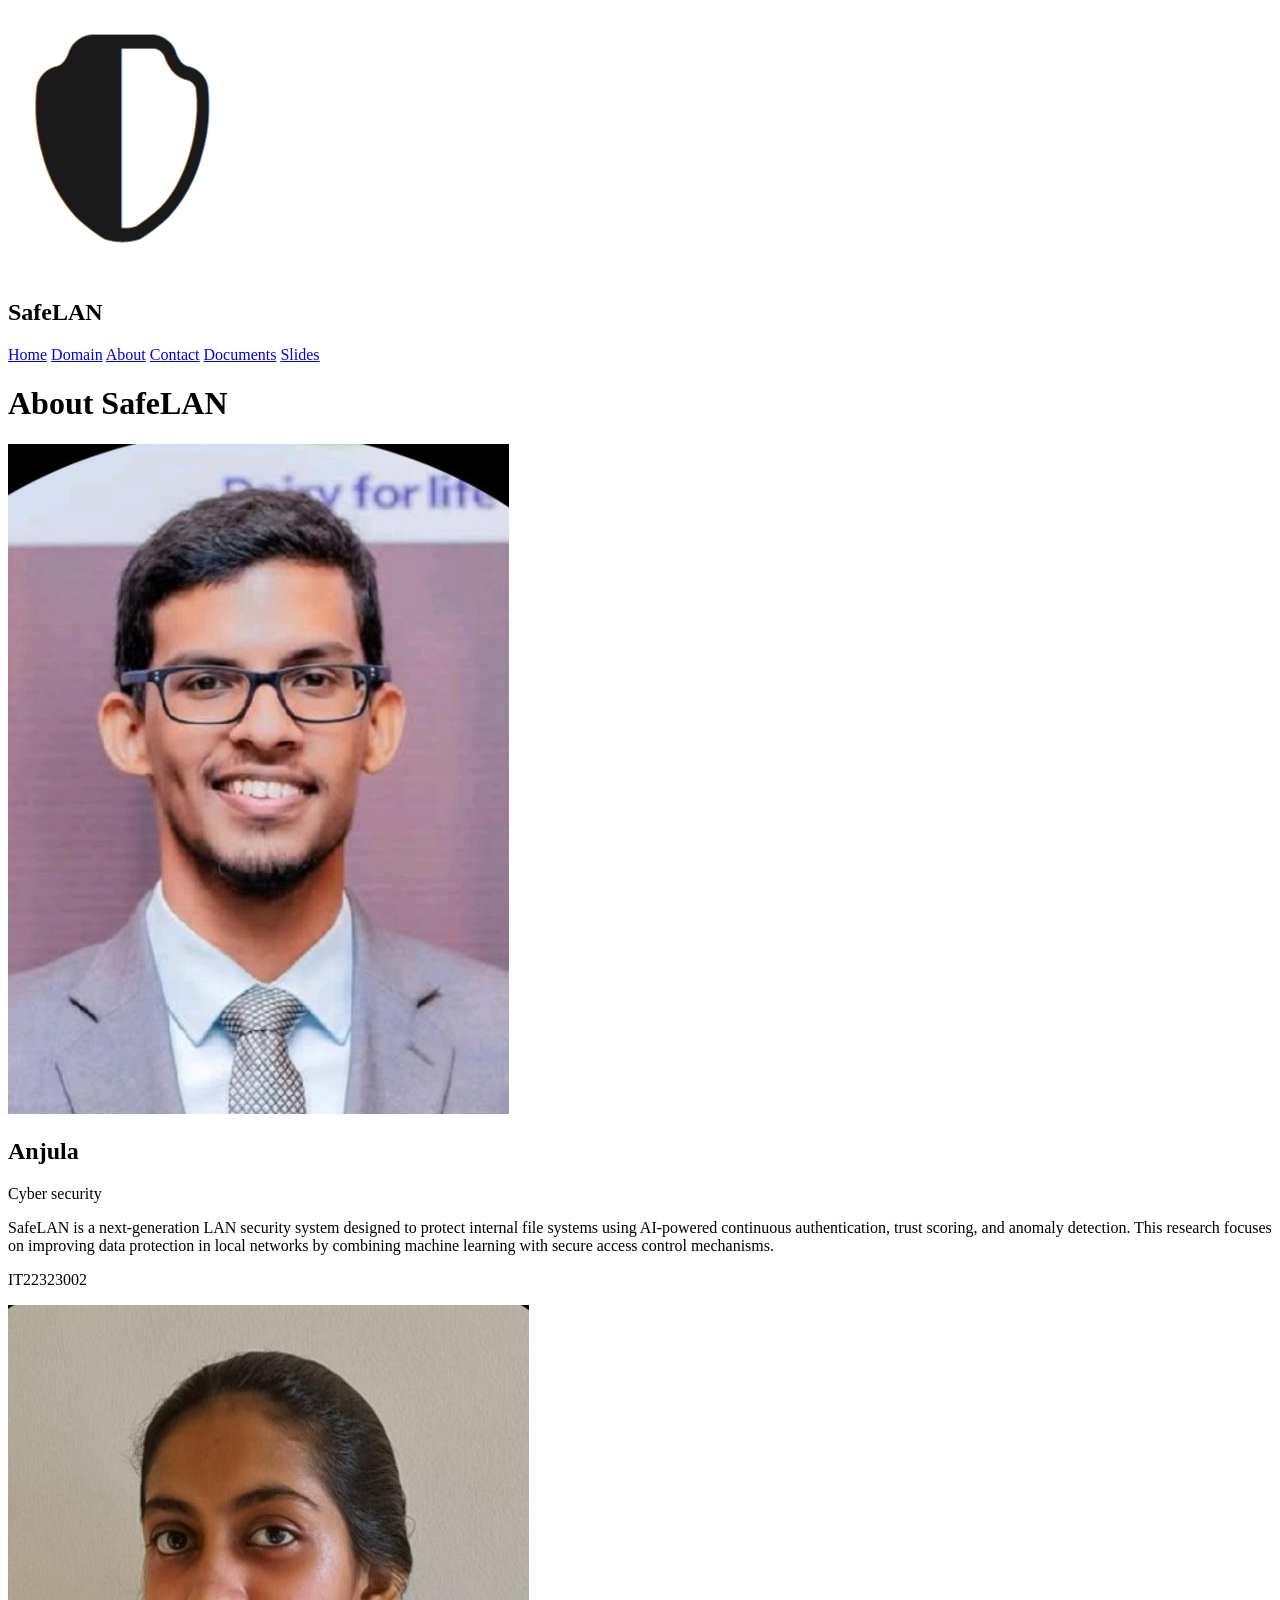
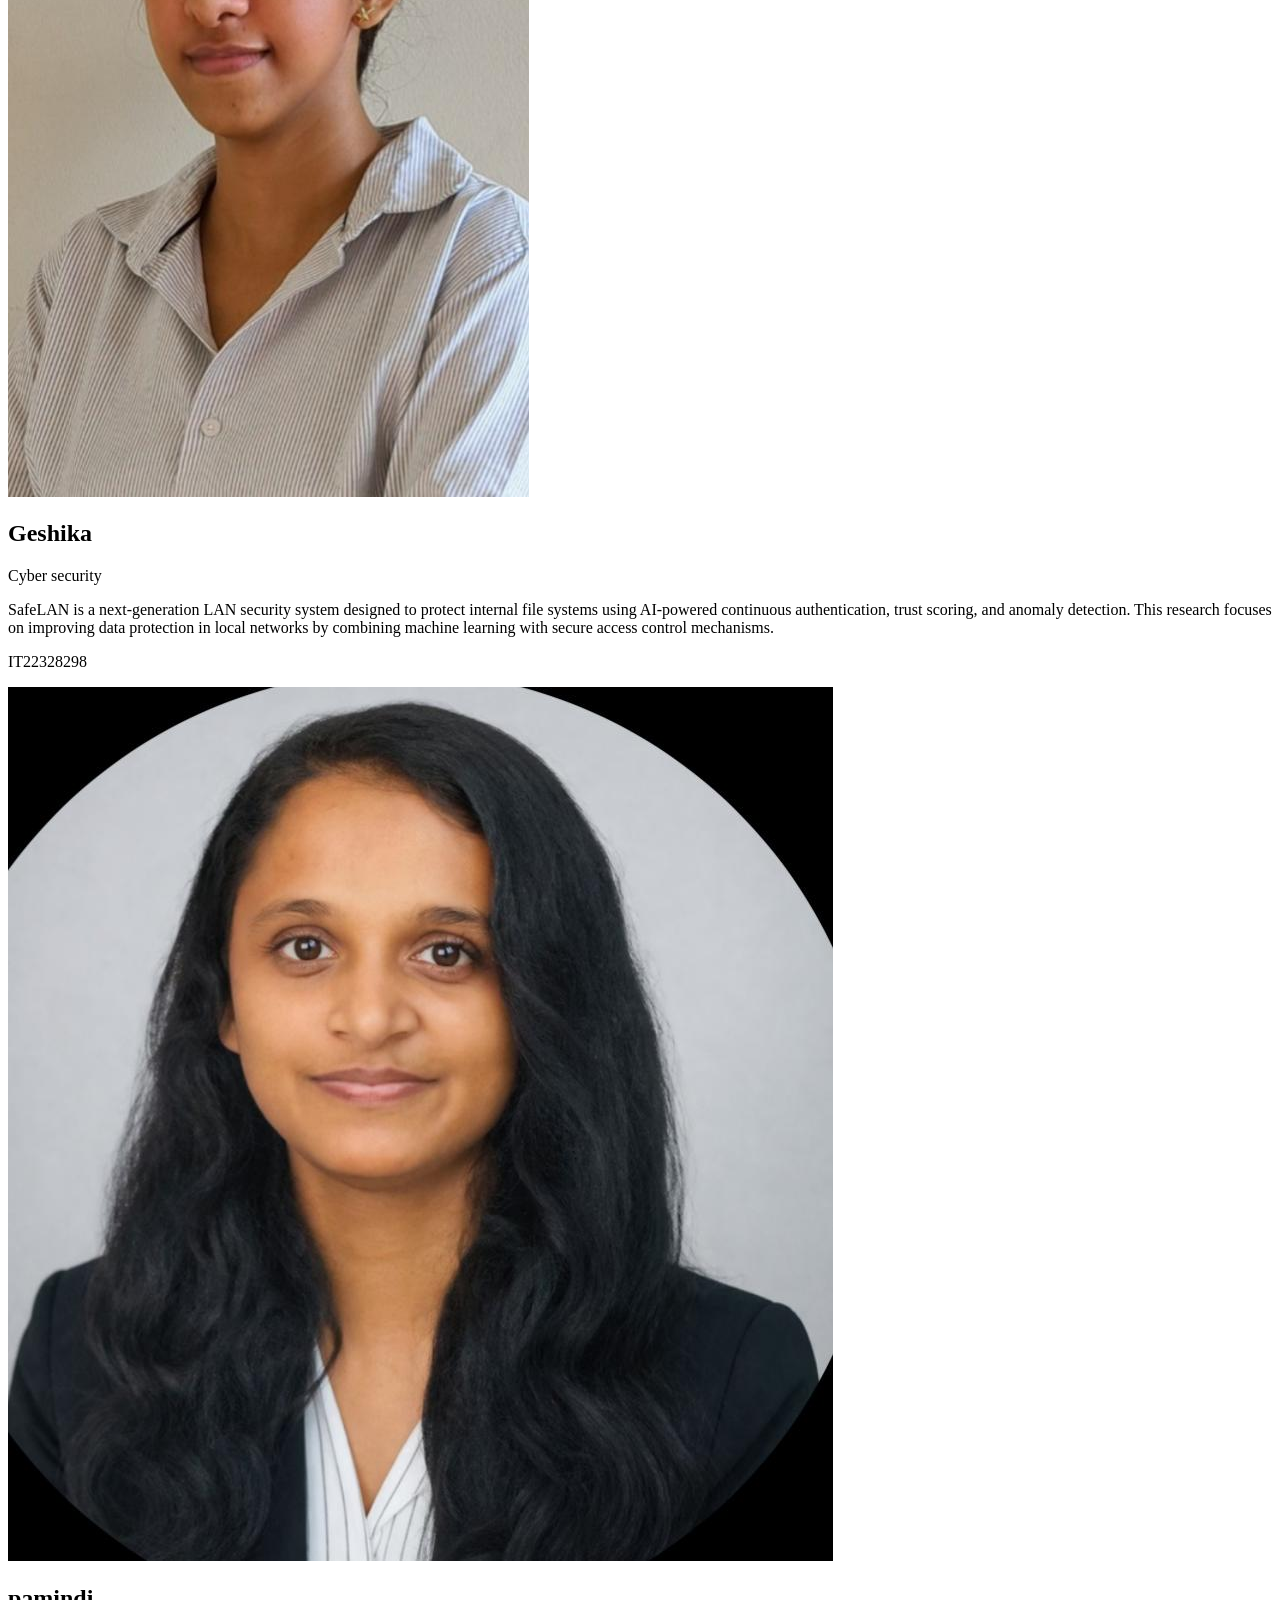
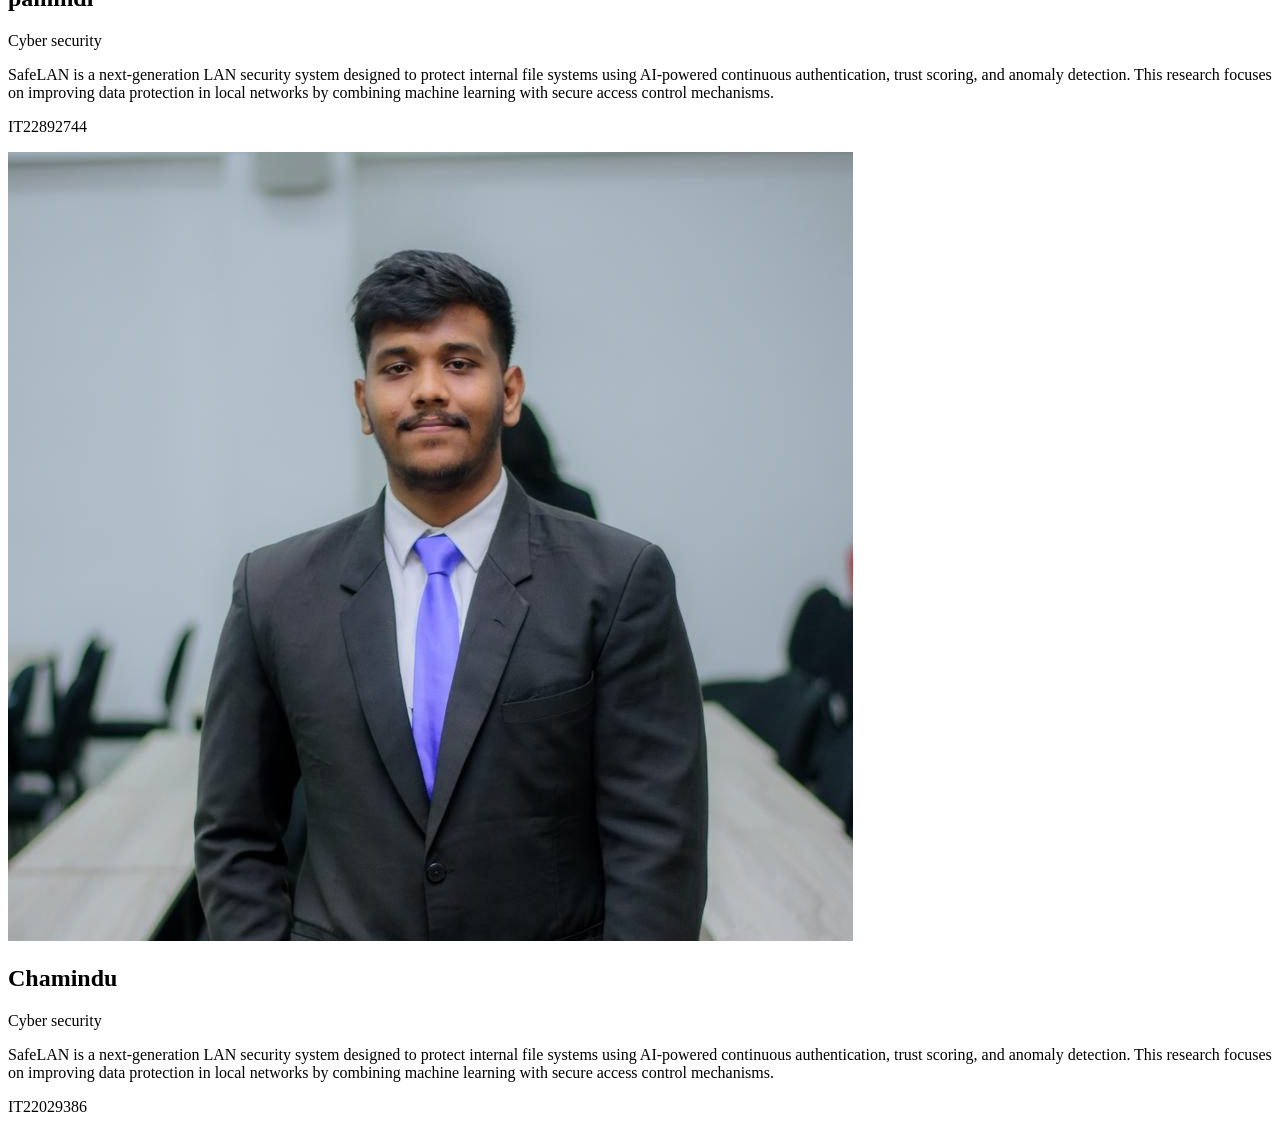
==== about.html @ 839095c7 "Add files via upload" ====
<!DOCTYPE html>
<html>
<head>
<title>About</title>
<link rel="stylesheet" href="css/style.css">
</head>

<body>

<!-- NAVBAR -->
<nav class="navbar">
<div class="logo-box">
<img src="assets/logo.png" class="logo-img">
<h2>SafeLAN</h2>
</div>

<div class="nav-links">
<a href="index.html">Home</a>
<a href="domain.html">Domain</a>
<a href="about.html">About</a>
<a href="contact.html">Contact</a>
<a href="documents.html">Documents</a>
<a href="slides.html">Slides</a>
</div>
</nav>

<!-- CONTENT -->
<div class="container fade-in">

<h1>About SafeLAN</h1>

<div class="profile-card">

<img src="assets/anjula.jpeg" class="profile-img">

<h2>Anjula</h2>
<p class="role">Cyber security</p>

<p class="desc">
SafeLAN is a next-generation LAN security system designed to protect internal file systems 
using AI-powered continuous authentication, trust scoring, and anomaly detection. 
This research focuses on improving data protection in local networks by combining 
machine learning with secure access control mechanisms.
</p>

<p class="email">IT22323002</p>

</div>

</div>

<div class="profile-card">

<img src="assets/geshika.jpeg" class="profile-img">

<h2>Geshika</h2>
<p class="role">Cyber security</p>

<p class="desc">
SafeLAN is a next-generation LAN security system designed to protect internal file systems 
using AI-powered continuous authentication, trust scoring, and anomaly detection. 
This research focuses on improving data protection in local networks by combining 
machine learning with secure access control mechanisms.
</p>

<p class="email">IT22328298</p>

</div>

</div>

<div class="profile-card">

<img src="assets/pamindi.jpeg" class="profile-img">

<h2>pamindi</h2>
<p class="role">Cyber security</p>

<p class="desc">
SafeLAN is a next-generation LAN security system designed to protect internal file systems 
using AI-powered continuous authentication, trust scoring, and anomaly detection. 
This research focuses on improving data protection in local networks by combining 
machine learning with secure access control mechanisms.
</p>

<p class="email">IT22892744</p>

</div>

</div>

<div class="profile-card">

<img src="assets/chami.jpeg" class="profile-img">

<h2>Chamindu</h2>
<p class="role">Cyber security</p>

<p class="desc">
SafeLAN is a next-generation LAN security system designed to protect internal file systems 
using AI-powered continuous authentication, trust scoring, and anomaly detection. 
This research focuses on improving data protection in local networks by combining 
machine learning with secure access control mechanisms.
</p>

<p class="email">IT22029386</p>

</div>

</div>

</div>


<script src="js/script.js"></script>
</body>
</html>
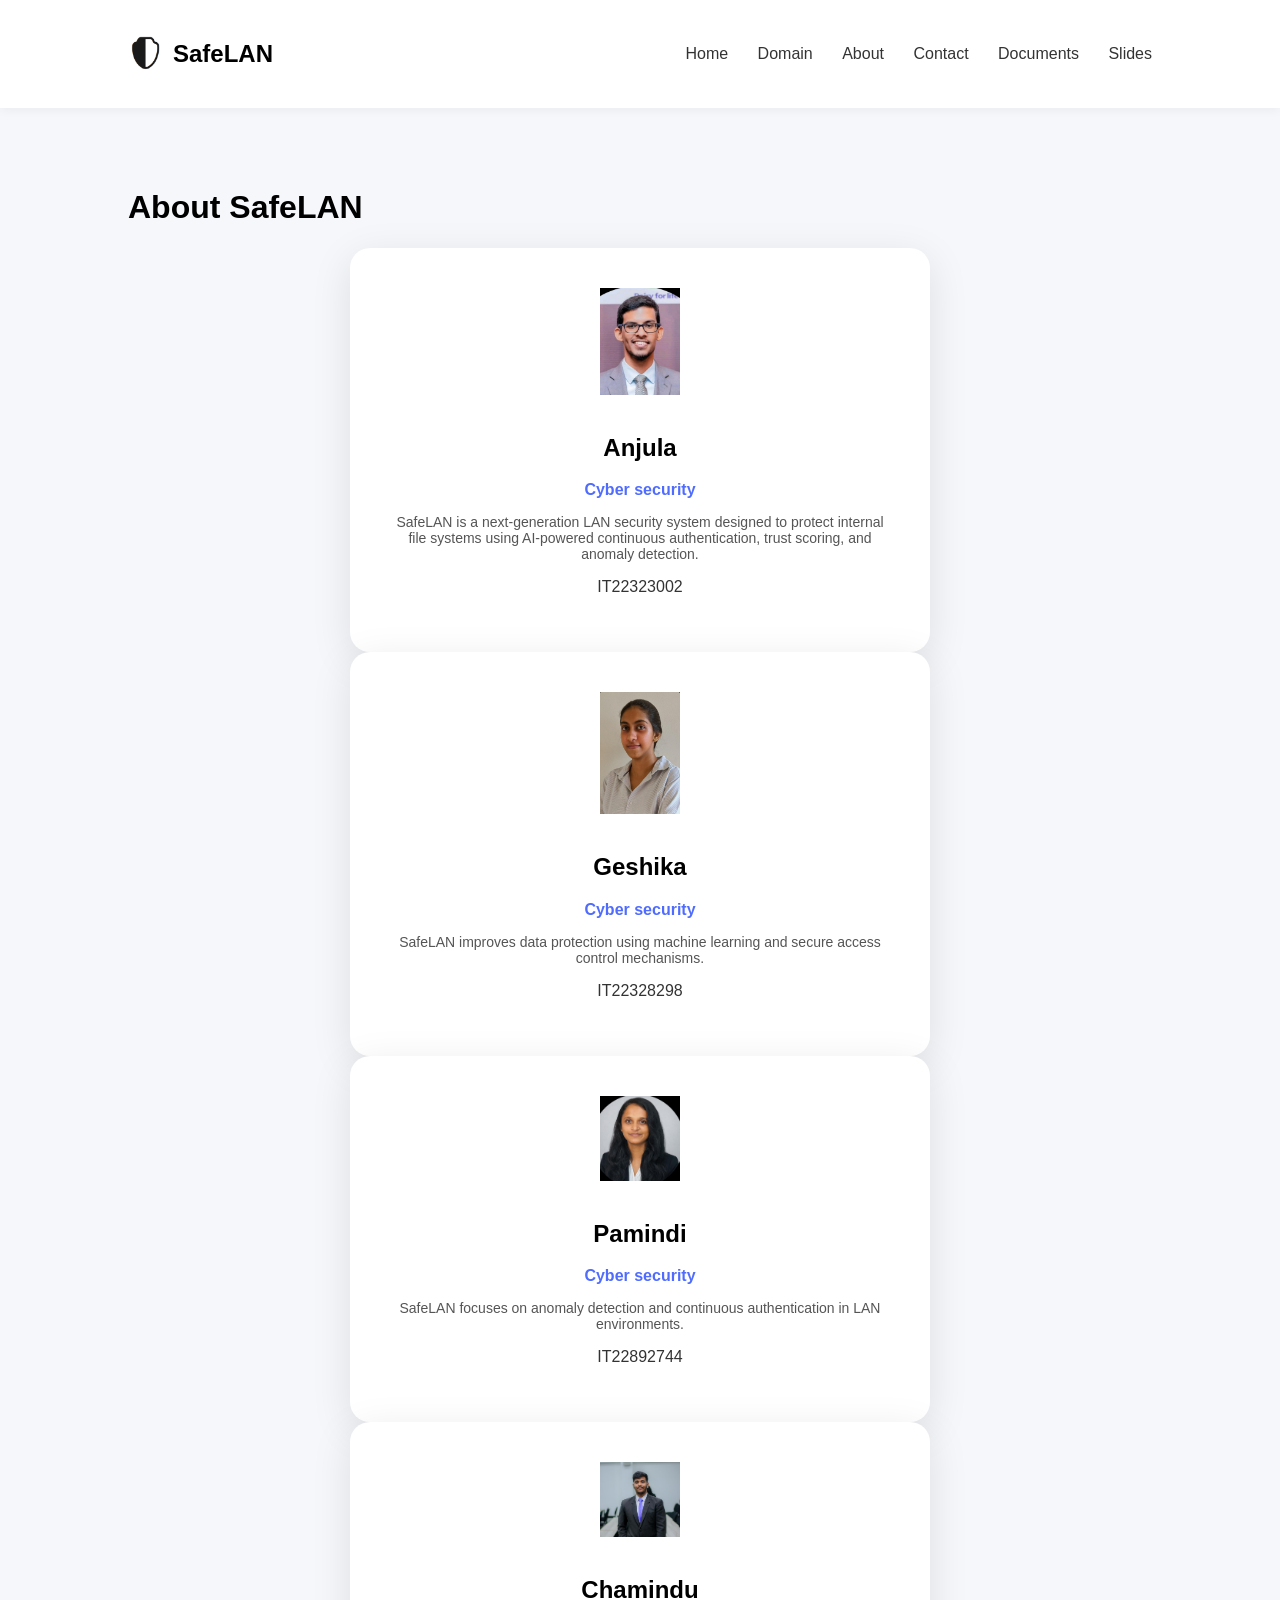
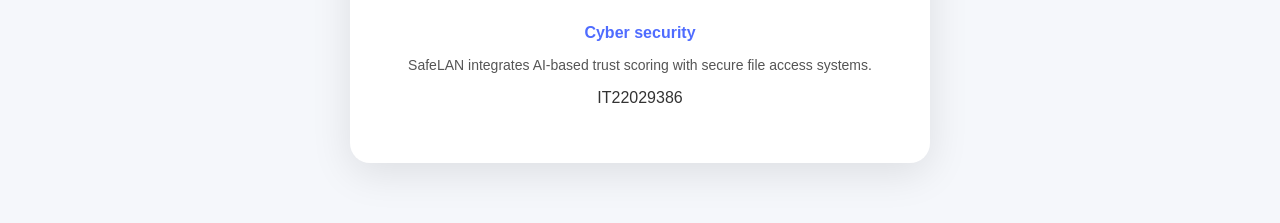
==== commit bf3b0fb3: "Update about.html" ====
--- a/about.html
+++ b/about.html
@@ -29,89 +29,58 @@
 
 <h1>About SafeLAN</h1>
 
+<!-- GRID WRAPPER -->
+<div class="team-grid">
+
+<!-- CARD 1 -->
 <div class="profile-card">
-
 <img src="assets/anjula.jpeg" class="profile-img">
-
 <h2>Anjula</h2>
 <p class="role">Cyber security</p>
-
 <p class="desc">
-SafeLAN is a next-generation LAN security system designed to protect internal file systems 
-using AI-powered continuous authentication, trust scoring, and anomaly detection. 
-This research focuses on improving data protection in local networks by combining 
-machine learning with secure access control mechanisms.
+SafeLAN is a next-generation LAN security system designed to protect internal file systems using AI-powered continuous authentication, trust scoring, and anomaly detection.
 </p>
-
 <p class="email">IT22323002</p>
-
 </div>
 
+<!-- CARD 2 -->
+<div class="profile-card">
+<img src="assets/geshika.jpeg" class="profile-img">
+<h2>Geshika</h2>
+<p class="role">Cyber security</p>
+<p class="desc">
+SafeLAN improves data protection using machine learning and secure access control mechanisms.
+</p>
+<p class="email">IT22328298</p>
 </div>
 
+<!-- CARD 3 -->
 <div class="profile-card">
-
-<img src="assets/geshika.jpeg" class="profile-img">
-
-<h2>Geshika</h2>
+<img src="assets/pamindi.jpeg" class="profile-img">
+<h2>Pamindi</h2>
 <p class="role">Cyber security</p>
-
 <p class="desc">
-SafeLAN is a next-generation LAN security system designed to protect internal file systems 
-using AI-powered continuous authentication, trust scoring, and anomaly detection. 
-This research focuses on improving data protection in local networks by combining 
-machine learning with secure access control mechanisms.
+SafeLAN focuses on anomaly detection and continuous authentication in LAN environments.
 </p>
-
-<p class="email">IT22328298</p>
-
+<p class="email">IT22892744</p>
 </div>
 
+<!-- CARD 4 -->
+<div class="profile-card">
+<img src="assets/chami.jpeg" class="profile-img">
+<h2>Chamindu</h2>
+<p class="role">Cyber security</p>
+<p class="desc">
+SafeLAN integrates AI-based trust scoring with secure file access systems.
+</p>
+<p class="email">IT22029386</p>
 </div>
 
-<div class="profile-card">
+</div> <!-- END GRID -->
 
-<img src="assets/pamindi.jpeg" class="profile-img">
-
-<h2>pamindi</h2>
-<p class="role">Cyber security</p>
-
-<p class="desc">
-SafeLAN is a next-generation LAN security system designed to protect internal file systems 
-using AI-powered continuous authentication, trust scoring, and anomaly detection. 
-This research focuses on improving data protection in local networks by combining 
-machine learning with secure access control mechanisms.
-</p>
-
-<p class="email">IT22892744</p>
-
-</div>
-
-</div>
-
-<div class="profile-card">
-
-<img src="assets/chami.jpeg" class="profile-img">
-
-<h2>Chamindu</h2>
-<p class="role">Cyber security</p>
-
-<p class="desc">
-SafeLAN is a next-generation LAN security system designed to protect internal file systems 
-using AI-powered continuous authentication, trust scoring, and anomaly detection. 
-This research focuses on improving data protection in local networks by combining 
-machine learning with secure access control mechanisms.
-</p>
-
-<p class="email">IT22029386</p>
-
-</div>
-
-</div>
-
-</div>
-
+</div> <!-- END CONTAINER -->
 
 <script src="js/script.js"></script>
+
 </body>
-</html>+</html>
--- a/css/style.css
+++ b/css/style.css
@@ -0,0 +1,315 @@
+body{
+margin:0;
+font-family:Arial;
+background:#f5f7fb;
+}
+
+/* NAVBAR */
+.navbar{
+display:flex;
+justify-content:space-between;
+align-items:center;
+padding:20px 10%;
+background:white;
+box-shadow:0 2px 10px rgba(0,0,0,0.05);
+}
+
+.logo-box{
+display:flex;
+align-items:center;
+gap:10px;
+}
+
+.logo-img{
+width:35px;
+transition:0.3s;
+}
+
+.logo-img:hover{
+transform:rotate(10deg) scale(1.1);
+}
+
+/* NAV LINKS */
+.nav-links a{
+margin-left:25px;
+text-decoration:none;
+color:#333;
+font-weight:500;
+position:relative;
+}
+
+.nav-links a::after{
+content:"";
+position:absolute;
+width:0%;
+height:2px;
+background:#4f6cff;
+left:0;
+bottom:-5px;
+transition:0.3s;
+}
+
+.nav-links a:hover::after{
+width:100%;
+}
+
+/* HERO */
+.hero{
+position:relative;
+display:flex;
+justify-content:space-between;
+align-items:center;
+padding:80px 10%;
+overflow:hidden;
+}
+
+/* 🔵 ANIMATED SHAPE */
+.hero-bg{
+position:absolute;
+top:-150px;
+right:-250px;
+width:900px;
+height:900px;
+background:linear-gradient(135deg,#6ec6ff,#4f6cff);
+border-radius:60% 40% 70% 30% / 50% 60% 40% 50%;
+box-shadow:0 0 120px rgba(79,108,255,0.4);
+z-index:0;
+animation:blobMove 8s infinite ease-in-out;
+}
+
+@keyframes blobMove{
+0%{
+border-radius:60% 40% 70% 30% / 50% 60% 40% 50%;
+transform:translate(0,0);
+}
+50%{
+border-radius:40% 60% 50% 50% / 60% 40% 60% 40%;
+transform:translate(-20px,20px);
+}
+100%{
+border-radius:60% 40% 70% 30% / 50% 60% 40% 50%;
+transform:translate(0,0);
+}
+}
+
+/* HERO TEXT */
+.hero-text{
+position:relative;
+z-index:1;
+max-width:500px;
+animation:fadeUp 1s ease;
+}
+
+.hero-text h1{
+font-size:40px;
+margin-bottom:20px;
+}
+
+.hero-text p{
+color:#555;
+margin-bottom:20px;
+}
+
+/* BUTTON */
+.btn-download{
+display:inline-block;
+padding:14px 28px;
+background:linear-gradient(135deg,#4f6cff,#6c8cff);
+color:white;
+font-weight:600;
+border-radius:10px;
+text-decoration:none;
+box-shadow:0 10px 25px rgba(79,108,255,0.3);
+transition:0.3s;
+}
+
+.btn-download:hover{
+transform:translateY(-5px) scale(1.05);
+box-shadow:0 15px 40px rgba(79,108,255,0.6);
+}
+
+/* SLIDER */
+.hero-image{
+position:relative;
+z-index:1;
+animation:fadeUp 1.2s ease;
+}
+
+.fade-img{
+width:480px;
+border-radius:15px;
+box-shadow:0 20px 50px rgba(0,0,0,0.15);
+transition:0.4s;
+}
+
+.fade-img:hover{
+transform:scale(1.05);
+}
+
+/* ARROWS */
+.arrow{
+position:absolute;
+top:50%;
+transform:translateY(-50%);
+font-size:25px;
+background:white;
+padding:12px;
+cursor:pointer;
+border-radius:50%;
+box-shadow:0 5px 15px rgba(0,0,0,0.2);
+transition:0.3s;
+}
+
+.arrow:hover{
+background:#4f6cff;
+color:white;
+transform:translateY(-50%) scale(1.1);
+}
+
+.left{ left:-25px; }
+.right{ right:-25px; }
+
+/* FEATURES */
+.features{
+padding:60px 10%;
+}
+
+.feature-grid{
+display:grid;
+grid-template-columns:repeat(auto-fit,minmax(250px,1fr));
+gap:25px;
+margin-top:30px;
+}
+
+.feature-box{
+background:white;
+padding:25px;
+border-radius:15px;
+box-shadow:0 8px 20px rgba(0,0,0,0.08);
+transition:0.3s;
+text-align:center;
+position:relative;
+overflow:hidden;
+}
+
+.feature-box:hover{
+transform:translateY(-10px);
+box-shadow:0 20px 50px rgba(0,0,0,0.15);
+}
+
+.feature-box::before{
+content:"";
+position:absolute;
+width:100%;
+height:4px;
+background:linear-gradient(90deg,#4f6cff,#6ec6ff);
+top:0;
+left:-100%;
+transition:0.4s;
+}
+
+.feature-box:hover::before{
+left:0;
+}
+
+.icon{
+font-size:32px;
+margin-bottom:10px;
+}
+
+.feature-box p{
+color:#555;
+font-size:14px;
+}
+
+/* ========================= */
+/* NEW: ABOUT + CONTACT UI   */
+/* ========================= */
+
+.container{
+padding:60px 10%;
+}
+
+/* PROFILE CARD */
+.profile-card{
+background:white;
+padding:40px;
+border-radius:20px;
+box-shadow:0 10px 40px rgba(0,0,0,0.1);
+text-align:center;
+max-width:500px;
+margin:auto;
+transition:0.3s;
+animation:fadeUp 1s ease;
+}
+
+.profile-card:hover{
+transform:translateY(-10px);
+}
+
+.profile-img{
+width:80px;
+margin-bottom:15px;
+}
+
+.role{
+color:#4f6cff;
+font-weight:600;
+margin-bottom:10px;
+}
+
+.desc{
+color:#555;
+font-size:14px;
+margin:15px 0;
+}
+
+.email{
+color:#333;
+font-weight:500;
+}
+
+/* CONTACT FORM */
+.contact-box{
+background:white;
+padding:40px;
+border-radius:20px;
+box-shadow:0 10px 40px rgba(0,0,0,0.1);
+max-width:500px;
+margin:auto;
+animation:fadeUp 1s ease;
+}
+
+.contact-box input,
+.contact-box textarea{
+width:100%;
+padding:12px;
+margin:10px 0;
+border-radius:10px;
+border:1px solid #ddd;
+outline:none;
+transition:0.3s;
+}
+
+.contact-box input:focus,
+.contact-box textarea:focus{
+border-color:#4f6cff;
+box-shadow:0 0 10px rgba(79,108,255,0.2);
+}
+
+.contact-box textarea{
+height:120px;
+resize:none;
+}
+
+/* ANIMATION */
+@keyframes fadeUp{
+from{
+opacity:0;
+transform:translateY(30px);
+}
+to{
+opacity:1;
+transform:translateY(0);
+}
+}
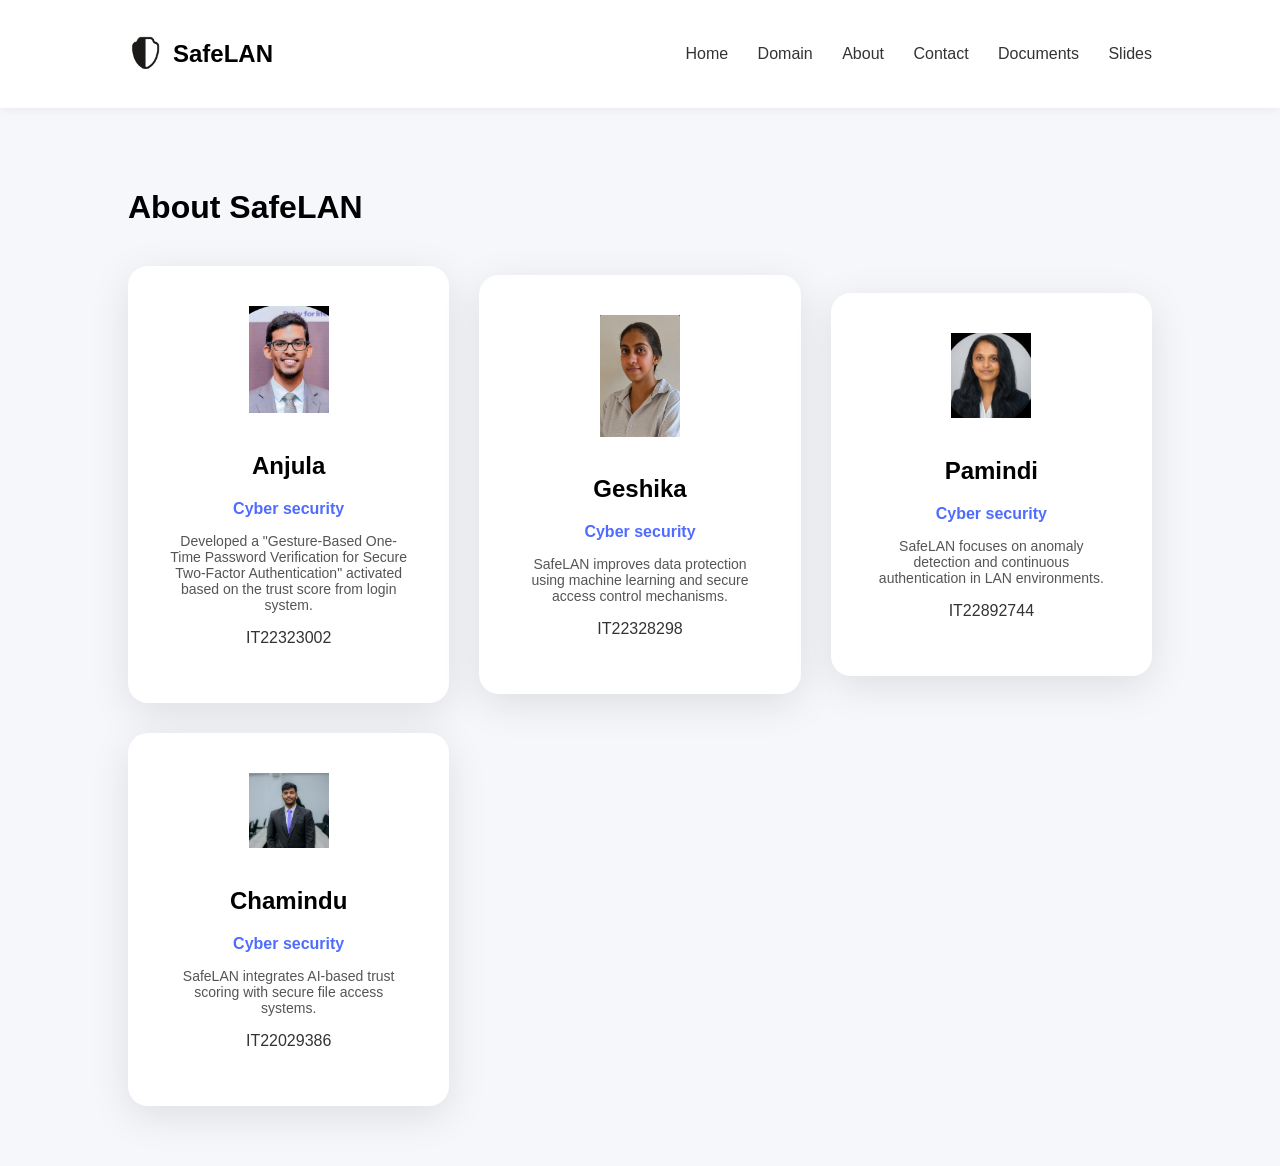
==== commit cc96a98e: "Revised the description added to Anjula." ====
--- a/about.html
+++ b/about.html
@@ -38,7 +38,7 @@
 <h2>Anjula</h2>
 <p class="role">Cyber security</p>
 <p class="desc">
-SafeLAN is a next-generation LAN security system designed to protect internal file systems using AI-powered continuous authentication, trust scoring, and anomaly detection.
+Developed a "Gesture-Based One-Time Password Verification for Secure Two-Factor Authentication" activated based on the trust score from login system.
 </p>
 <p class="email">IT22323002</p>
 </div>
--- a/css/style.css
+++ b/css/style.css
@@ -313,3 +313,10 @@
 transform:translateY(0);
 }
 }
+
+.team-grid {
+    display: grid;
+    grid-template-columns: repeat(auto-fit, minmax(300px, 1fr));
+    gap: 30px;
+    margin-top: 40px;
+}
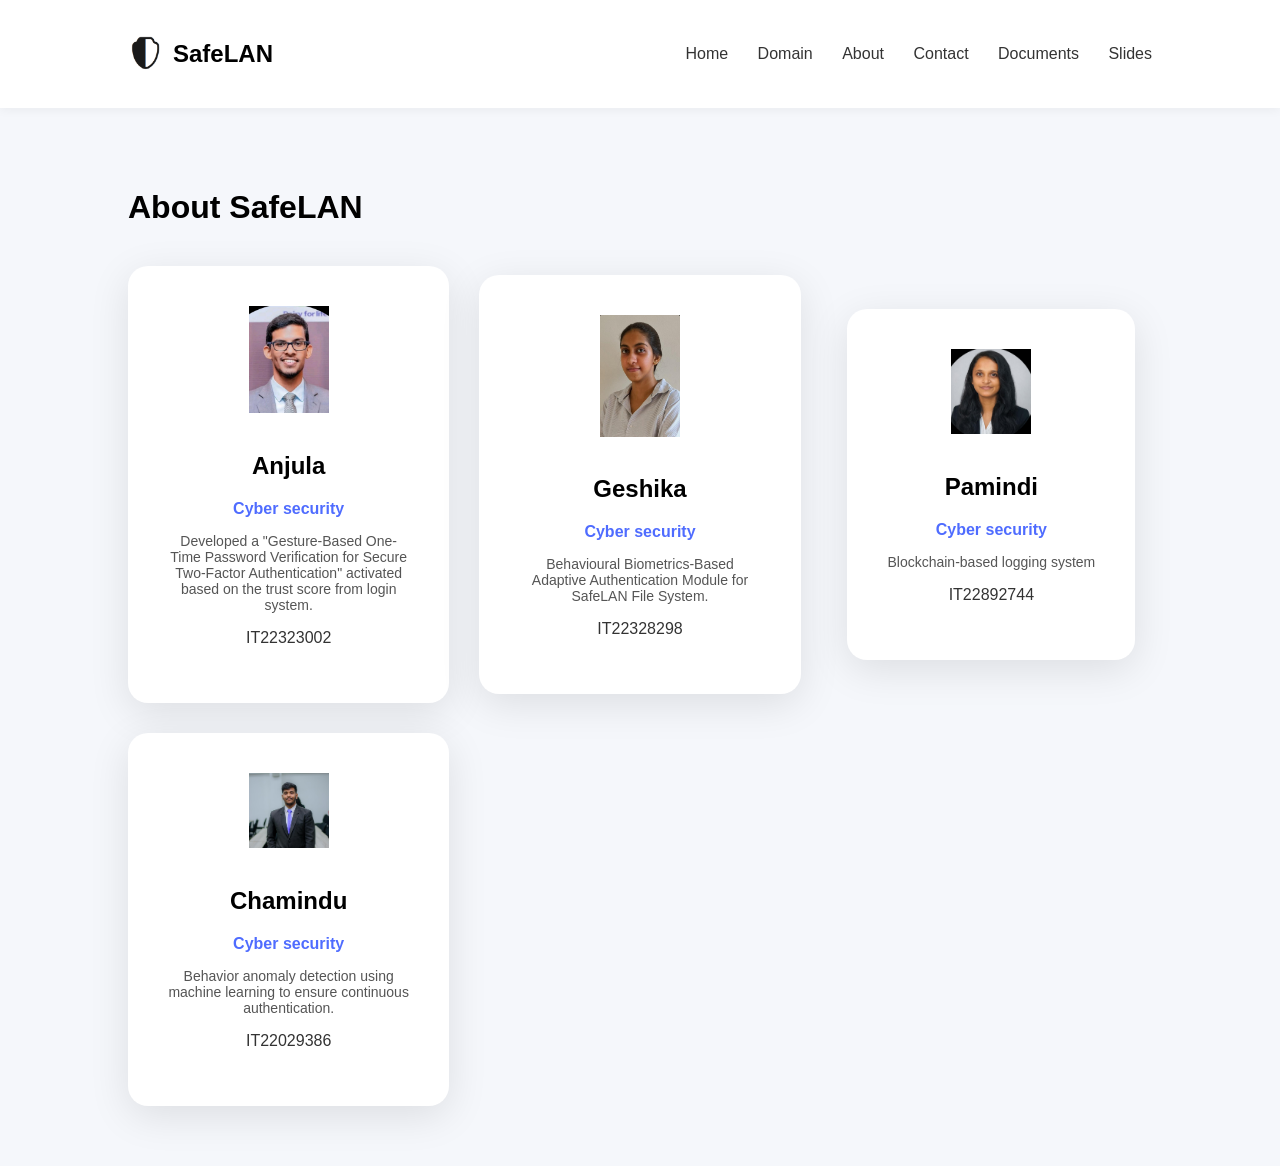
==== commit 2e9e1b96: "Update about.html" ====
--- a/about.html
+++ b/about.html
@@ -49,7 +49,7 @@
 <h2>Geshika</h2>
 <p class="role">Cyber security</p>
 <p class="desc">
-SafeLAN improves data protection using machine learning and secure access control mechanisms.
+Behavioural Biometrics-Based Adaptive Authentication Module for SafeLAN File System.
 </p>
 <p class="email">IT22328298</p>
 </div>
@@ -60,7 +60,7 @@
 <h2>Pamindi</h2>
 <p class="role">Cyber security</p>
 <p class="desc">
-SafeLAN focuses on anomaly detection and continuous authentication in LAN environments.
+Blockchain-based logging system
 </p>
 <p class="email">IT22892744</p>
 </div>
@@ -71,7 +71,7 @@
 <h2>Chamindu</h2>
 <p class="role">Cyber security</p>
 <p class="desc">
-SafeLAN integrates AI-based trust scoring with secure file access systems.
+Behavior anomaly detection using machine learning to ensure continuous authentication.
 </p>
 <p class="email">IT22029386</p>
 </div>
